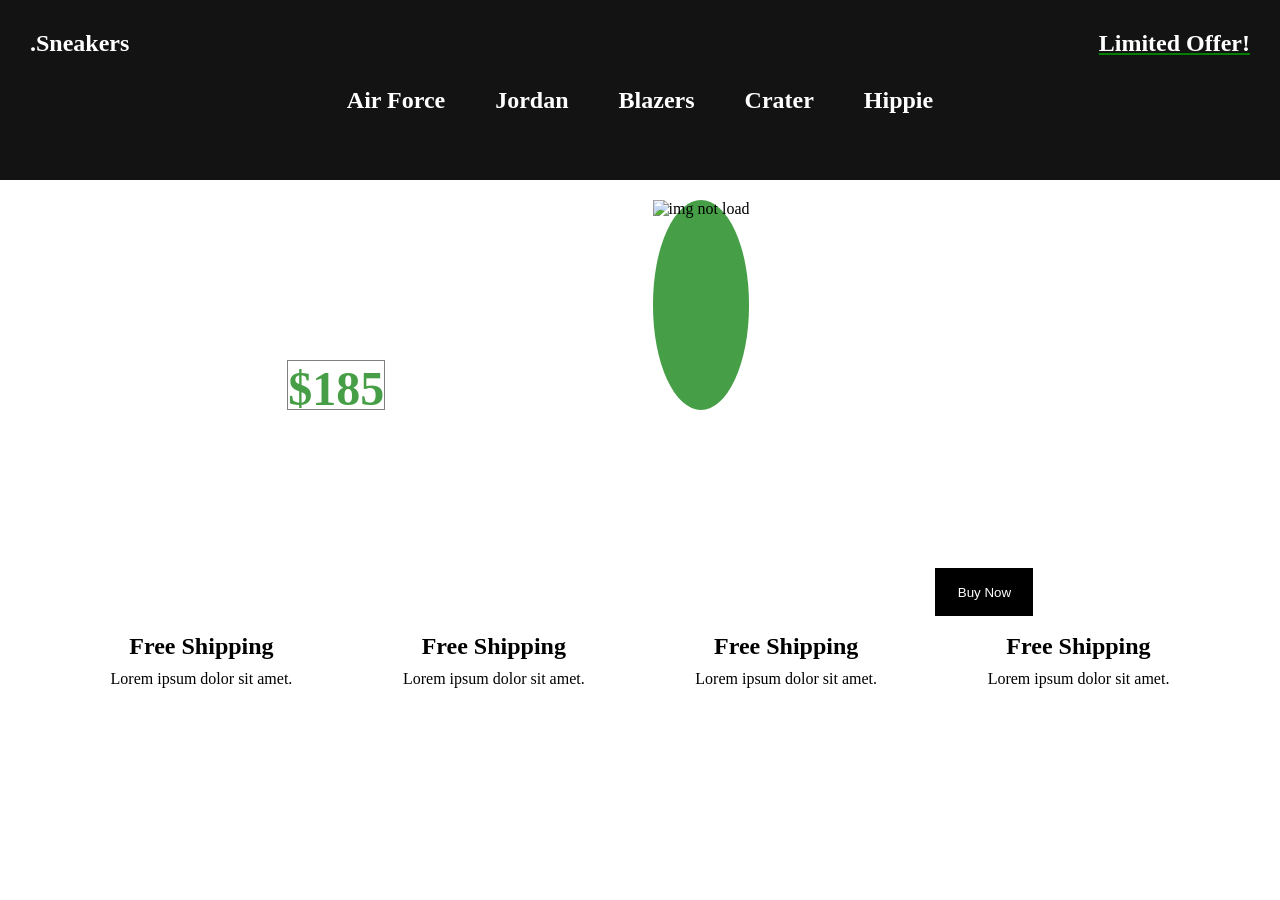
==== project.html @ 8a426dbb "first commit" ====
<!DOCTYPE html>
<html lang="en">
<head>
    <meta charset="UTF-8">
    <meta name="viewport" content="width=device-width, initial-scale=1.0">
    <title>Nike Store</title>
    <link rel="stylesheet" href="project.css">
</head>
<body>
    <nav class="div-main">
        <div class="logo">
            <h2>.Sneakers</h2>
            <h2 class="line">Limited Offer!</h2>
        </div>
        <div class="links">
            <h2 class="l-1">Air Force</h2>
            <h2 class="l-2">Jordan</h2>
            <h2 class="l-3">Blazers</h2>
            <h2 class="l-4">Crater</h2>
            <h2 class="l-5">Hippie</h2>
        </div>
    </nav>

    <div class="main">
        <div class="rate">
            <h1>$185</h1>
        </div>
        <div class="image">
            <img src="https://ecommerce-zeta-two-98.vercel.app/img/air.png" alt="img not load">
        </div>
        <div class="text">
            <h1 class="slidertitle">
                AIR FORCE
                <br>
                 NEW
                <br>
                 SEASON
            </h1>
            <button class="buy">Buy Now</button>
        </div>
    </div>

    <div class="logos">
        <div class="l-1">
            <img src="https://cdn-icons-png.flaticon.com/512/891/891462.png" alt="" width="50px">
            <h2>Free Shipping</h2>
            <p>Lorem ipsum dolor sit amet.</p>
        </div>
        <div class="l-1">
            <img src="https://cdn-icons-png.flaticon.com/512/891/891462.png" alt="" width="50px">
            <h2>Free Shipping</h2>
            <p>Lorem ipsum dolor sit amet.</p>
        </div>
        <div class="l-1">
            <img src="https://cdn-icons-png.flaticon.com/512/891/891462.png" alt=""width="50px">
            <h2>Free Shipping</h2>
            <p>Lorem ipsum dolor sit amet.</p>
        </div>
        <div class="l-1">
            <img src="https://cdn-icons-png.flaticon.com/512/891/891462.png" alt=""width="50px">
            <h2>Free Shipping</h2>
            <p>Lorem ipsum dolor sit amet.</p>
        </div>
       
    </div>
</body>
</html>
---- project.css ----
*{
    margin: 0;
    padding: 0;
    box-sizing: border-box;
}
.div-main{
    height: 20vh;
    background-color: rgb(20, 19, 19);
}
.logo{
    color: white;
    display: flex;
    justify-content: space-between;
    padding: 30px;
}
.line{
    text-decoration: underline green;
}
.links{
    color: white;
    display: flex;
    justify-content: center;
    gap: 50px;
}
.l-1:hover{
    color: green;
    cursor:pointer;
}
.l-2:hover{
    color: blue;
    cursor:pointer;
}
.l-3:hover{
    color: orange;
    cursor:pointer;
}
.l-4:hover{
    color: pink;
    cursor:pointer;
}
.l-5:hover{
    color: goldenrod;
    cursor:pointer;
}

.main{
    background-image: url('https://img.magnific.com/free-photo/black-brick-wall-textured-background_53876-148142.jpg?semt=ais_hybrid&w=740&q=80');
    background-size: cover;
    background-position: center;
    background-repeat: no-repeat;
    display: flex;
    justify-content: space-evenly;
    padding: 20px;
}
.rate{
    color: rgb(70, 158, 70);
    border: 1px solid grey;
    margin-top: 160px;
    font-size: x-large;
    height: 50px;

    /* position: absolute;
    top: 10%;
    left: 10%;
    font-size: 20px;
    font-weight: 300;
    text-align: center;
    color: white;
    border: 1px solid gray;
    z-index: 1; */

}
.image{
    background: rgb(70, 158, 70);
    border-radius: 50%;
    z-index: 1;
    margin-right: 19vw;
}
.text{
    position: absolute;
    top: 40%; 
    right: 10%; 
    font-size: 30px;
    font-weight: 300;
    text-align: center;
    color: white;
    z-index: 1; 

     /* position: absolute;
    top: 10%;
    right: 10%;
    font-size: 60px;
    font-weight: 900;
    text-align: center;
    color: white;
    z-index: 1; */
}
.buy{
    background-color: black;
    color: white;
    border: 1px solid white;
    width: 100px;
    height: 50px;
    /* position: absolute;
    top: 50%;
    right: 10%;
    font-size: 30px;
    font-weight: 900;
    color: white;
    border: 1px solid gray;
    background-color: black;
    z-index: 1;
    cursor: pointer; */
}

.logos{
    display: flex;
    justify-content: space-evenly;
    align-items: center;
    height: 50vh;
}
.l-1{
    display: flex;
    align-items: center;
    justify-content: center;
    flex-direction: column;
    gap: 10px;
}
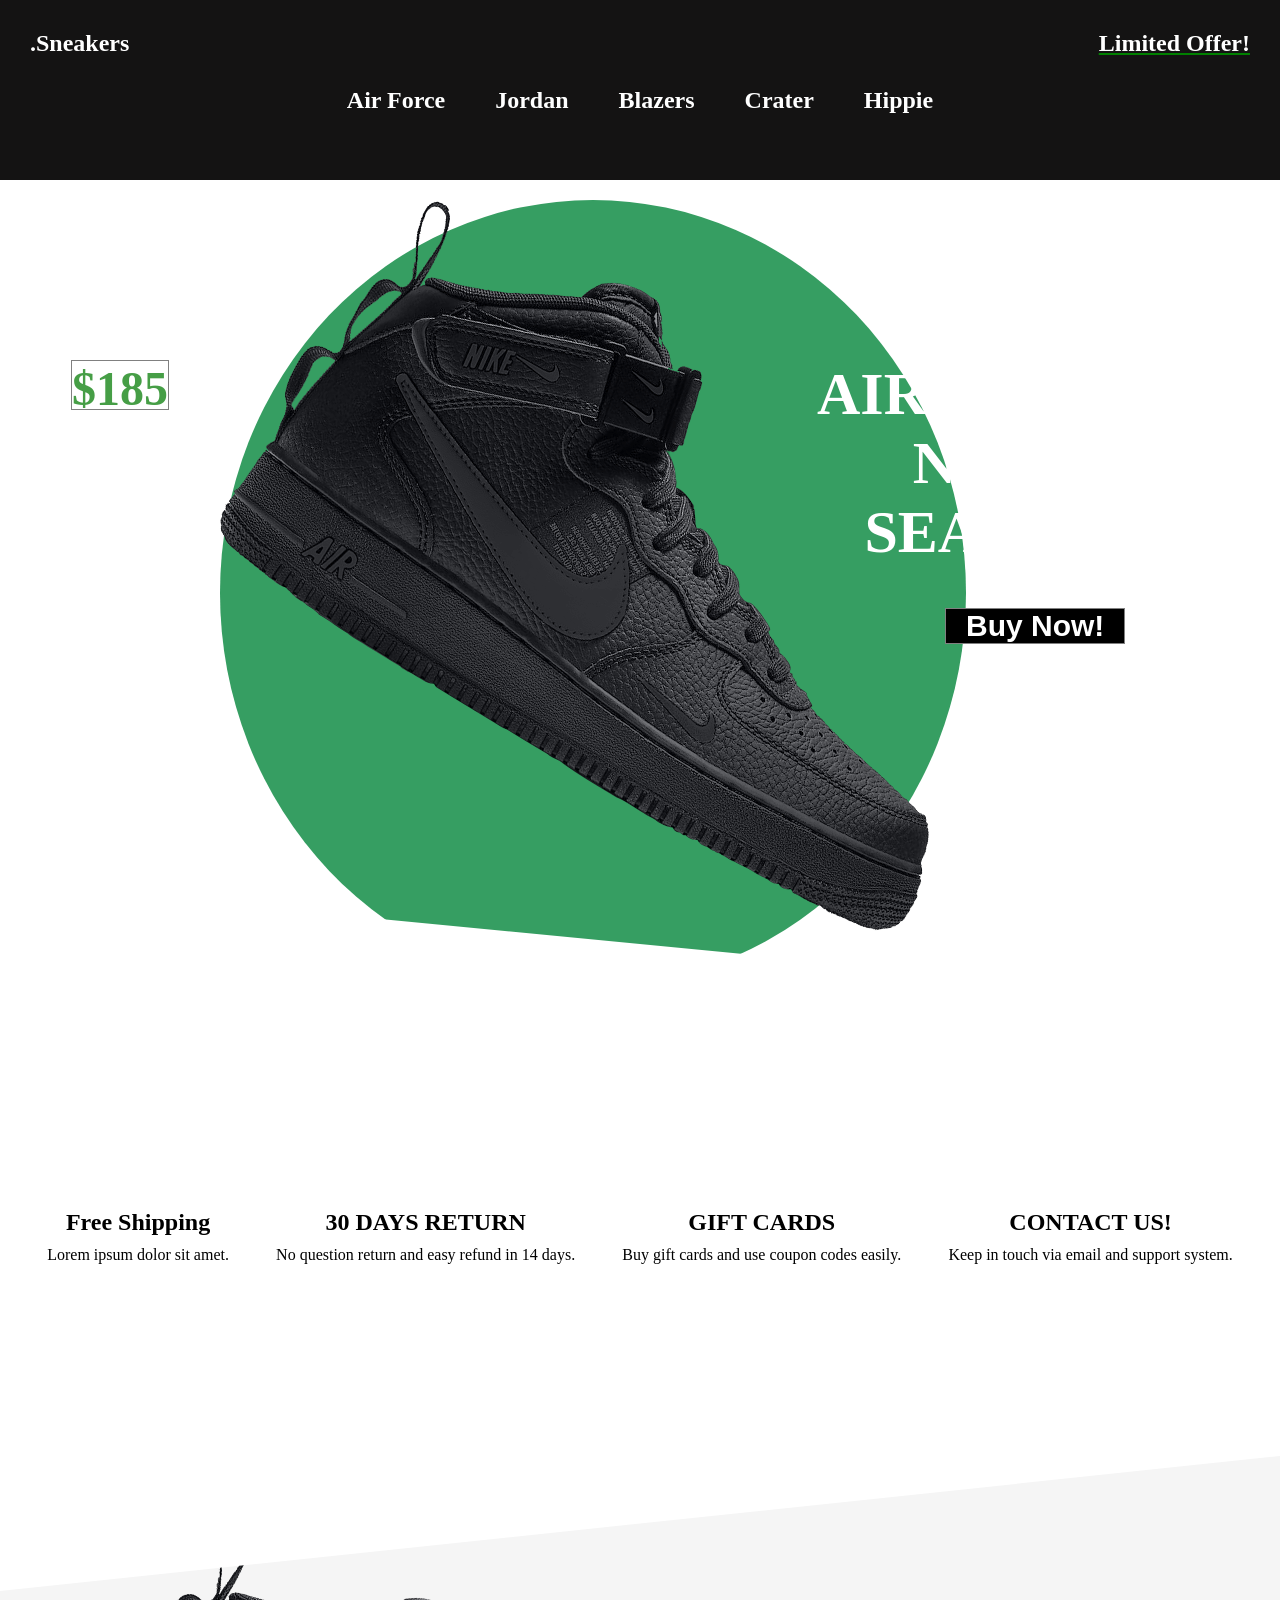
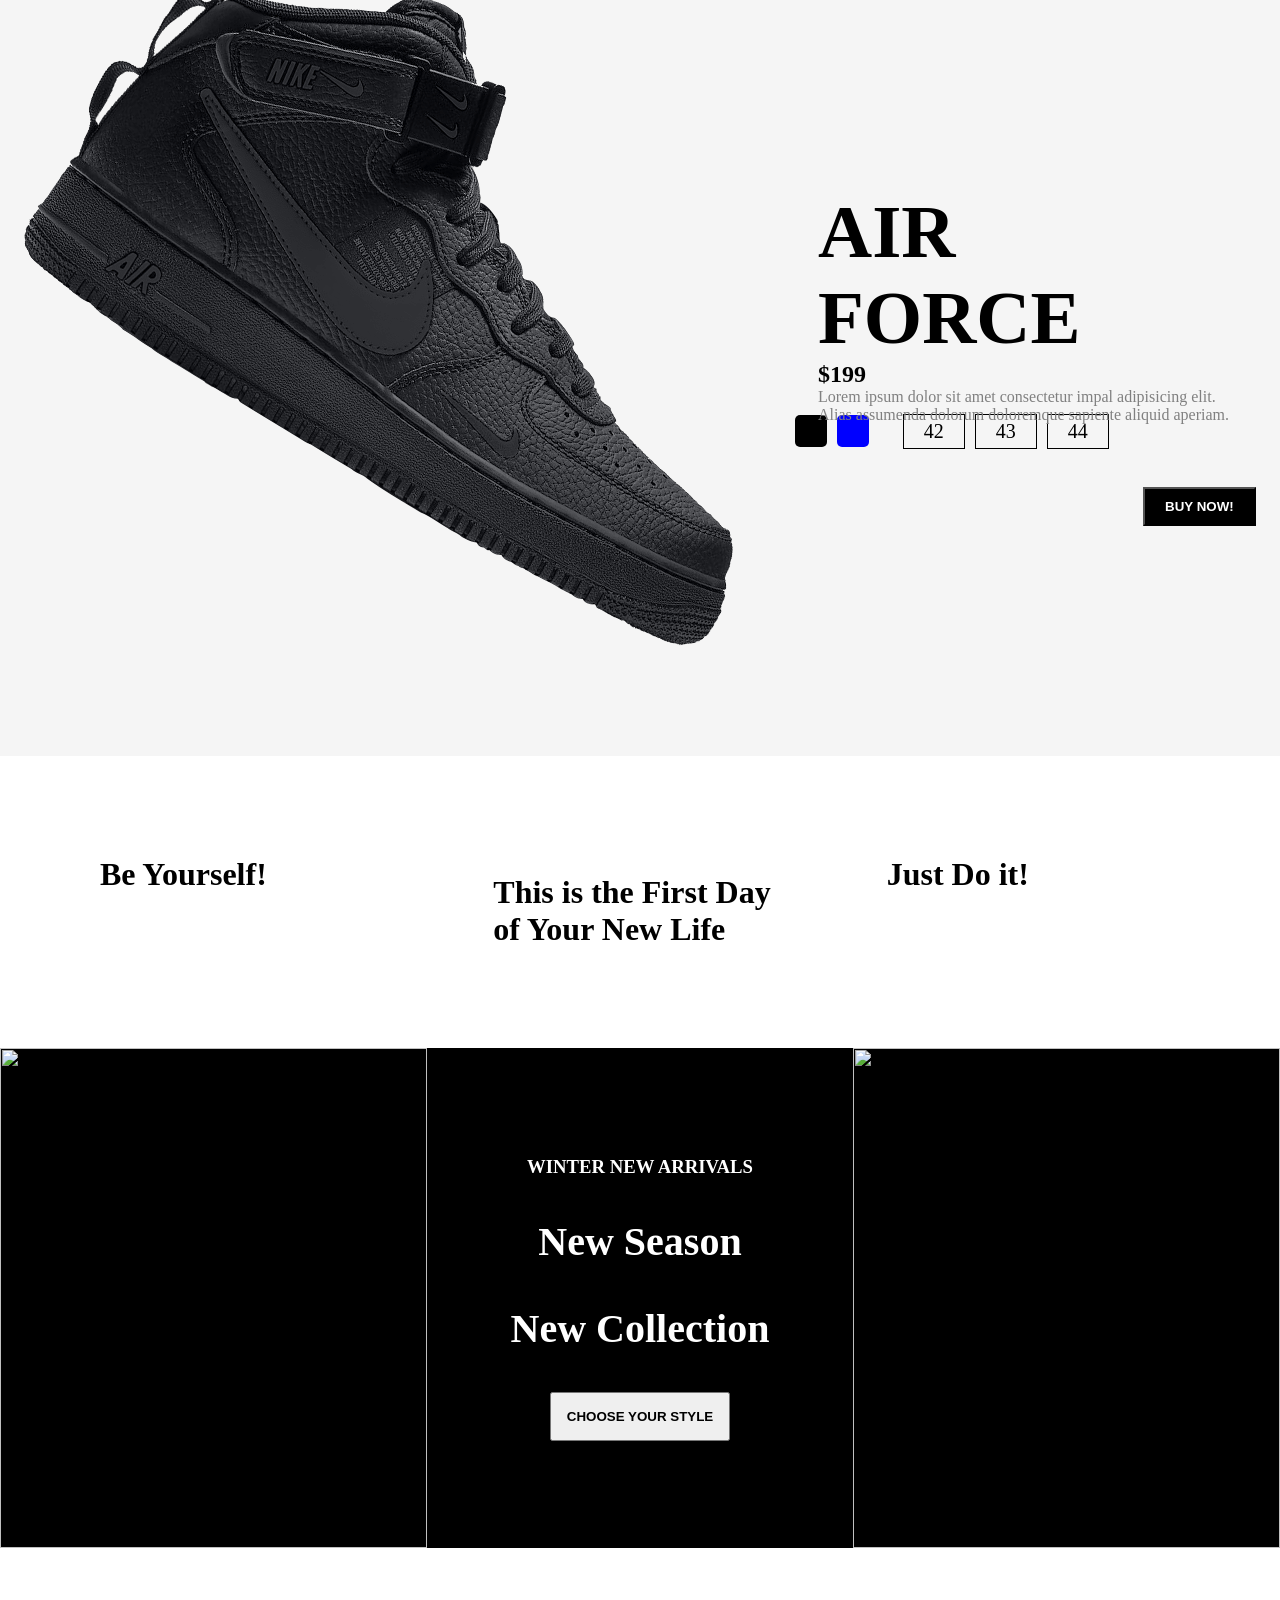
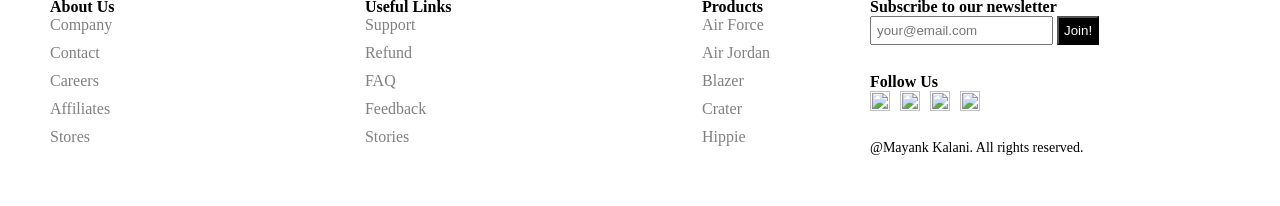
==== commit e25f66ef: "add clip-path" ====
--- a/project.html
+++ b/project.html
@@ -7,7 +7,7 @@
     <link rel="stylesheet" href="project.css">
 </head>
 <body>
-    <nav class="div-main">
+    <nav class="div-main" id="nav">
         <div class="logo">
             <h2>.Sneakers</h2>
             <h2 class="line">Limited Offer!</h2>
@@ -26,7 +26,7 @@
             <h1>$185</h1>
         </div>
         <div class="image">
-            <img src="https://ecommerce-zeta-two-98.vercel.app/img/air.png" alt="img not load">
+            <img src="air (1).png" alt="img not load">
         </div>
         <div class="text">
             <h1 class="slidertitle">
@@ -36,32 +36,142 @@
                 <br>
                  SEASON
             </h1>
-            <button class="buy">Buy Now</button>
+            <button class="buy">Buy Now!</button>
         </div>
     </div>
 
     <div class="logos">
         <div class="l-1">
-            <img src="https://cdn-icons-png.flaticon.com/512/891/891462.png" alt="" width="50px">
+            <img src="https://cdn-icons-png.flaticon.com/512/891/891462.png" alt="" width="50px"  class="logosImg">
             <h2>Free Shipping</h2>
             <p>Lorem ipsum dolor sit amet.</p>
         </div>
         <div class="l-1">
-            <img src="https://cdn-icons-png.flaticon.com/512/891/891462.png" alt="" width="50px">
-            <h2>Free Shipping</h2>
-            <p>Lorem ipsum dolor sit amet.</p>
+            <img src="https://cdn-icons-png.flaticon.com/512/3500/3500833.png" alt="" width="50px" class="logosImg">
+            <h2>30 DAYS RETURN</h2>
+            <p>No question return and easy refund in 14 days.</p>
         </div>
         <div class="l-1">
-            <img src="https://cdn-icons-png.flaticon.com/512/891/891462.png" alt=""width="50px">
-            <h2>Free Shipping</h2>
-            <p>Lorem ipsum dolor sit amet.</p>
+            <img src="https://cdn-icons-png.flaticon.com/512/3069/3069172.png" alt=""width="50px" class="logosImg">
+            <h2>GIFT CARDS</h2>
+            <p>Buy gift cards and use coupon codes easily.</p>
         </div>
         <div class="l-1">
-            <img src="https://cdn-icons-png.flaticon.com/512/891/891462.png" alt=""width="50px">
-            <h2>Free Shipping</h2>
-            <p>Lorem ipsum dolor sit amet.</p>
+            <img src="https://cdn-icons-png.flaticon.com/512/597/597177.png" alt=""width="50px" class="logosImg">
+            <h2>CONTACT US!</h2>
+            <p>Keep in touch via email and support system.</p>
         </div>
-       
     </div>
+
+    <div class="product">
+        <img src="air (1).png" alt="">
+
+        <div class="productDetails">
+         <h1 class="productTitle">AIR FORCE</h1>
+         <h2 class="productPrice">$199</h2>
+         <p class="productDesc">Lorem ipsum dolor sit amet consectetur impal adipisicing elit. Alias assumenda
+            dolorum
+            doloremque sapiente aliquid aperiam.</p>
+        </div>
+        <div class="colors">
+            <div class="color"></div>
+            <div class="color blue"></div>
+         </div>
+         
+          <div class="sizes">
+            <div class="size">42</div>
+            <div class="size">43</div>
+            <div class="size">44</div>
+         </div>
+         <button class="productButton">BUY NOW!</button>
+    </div>
+
+    <div class="gallery">
+        <div class="galleryitem">
+            <h1 class="gallerytitle">Be Yourself!</h1>
+            <img src="https://images.pexels.com/photos/9295809/pexels-photo-9295809.jpeg?auto=compress&cs=tinysrgb&dpr=2&w=500" alt="" class="galleryimg">
+        </div>
+        <div class="galleryitem">
+            <img src="https://images.pexels.com/photos/1040427/pexels-photo-1040427.jpeg?auto=compress&cs=tinysrgb&dpr=2&w=500" alt="" class="galleryimg">
+            <h1 class="gallerytitle">This is the First Day of Your New Life</h1>
+        </div>
+        <div class="galleryitem">
+            <h1 class="gallerytitle">Just Do it!</h1>
+            <img src="https://images.pexels.com/photos/7856965/pexels-photo-7856965.jpeg?auto=compress&cs=tinysrgb&dpr=2&w=500" alt="" class="galleryimg">
+        </div>
+    </div>
+
+    <div class="newSeason">
+        <div class="nsItem">
+            <img src="https://images.pexels.com/photos/7856965/pexels-photo-7856965.jpeg?auto=compress&cs=tinysrgb&dpr=2&w=500" alt="" class="nsImg">
+        </div>
+        <div class="nsItem">
+            <h3 class="nsTitleSm">WINTER NEW ARRIVALS</h3>
+            <h1 class="nsTitle">New Season</h1>
+            <h1 class="nsTitle">New Collection</h1>
+            <a href="#nav">
+                <button class="nsButton">CHOOSE YOUR STYLE</button>
+            </a>
+        </div>
+        <div class="nsItem">
+            <img src="https://images.pexels.com/photos/7856965/pexels-photo-7856965.jpeg?auto=compress&cs=tinysrgb&dpr=2&w=500" alt="" class="nsImg">
+        </div>
+    </div>
+   <footer>
+      <div class="footerLeft">
+         <div class="footerMenu">
+            <h1 class="fMenuTitle">About Us</h1>
+            <ul class="fList">
+               <li class="fListItem">Company</li>
+               <li class="fListItem">Contact</li>
+               <li class="fListItem">Careers</li>
+               <li class="fListItem">Affiliates</li>
+               <li class="fListItem">Stores</li>
+            </ul>
+         </div>
+         <div class="footerMenu">
+            <h1 class="fMenuTitle">Useful Links</h1>
+            <ul class="fList">
+               <li class="fListItem">Support</li>
+               <li class="fListItem">Refund</li>
+               <li class="fListItem">FAQ</li>
+               <li class="fListItem">Feedback</li>
+               <li class="fListItem">Stories</li>
+            </ul>
+         </div>
+         <div class="footerMenu">
+            <h1 class="fMenuTitle">Products</h1>
+            <ul class="fList">
+               <li class="fListItem">Air Force</li>
+               <li class="fListItem">Air Jordan</li>
+               <li class="fListItem">Blazer</li>
+               <li class="fListItem">Crater</li>
+               <li class="fListItem">Hippie</li>
+            </ul>
+         </div>
+      </div>
+      <div class="footerRight">
+         <div class="footerRightMenu">
+            <h1 class="fMenuTitle">Subscribe to our newsletter</h1>
+            <div class="fMail">
+               <input type="text" placeholder="your@email.com" class="fInput">
+               <button class="fButton">Join!</button>
+            </div>
+         </div>
+         <div class="footerRightMenu">
+            <h1 class="fMenuTitle">Follow Us</h1>
+            <div class="fIcons">
+               <!-- Social media icons -->
+               <img src="https://cdn-icons-png.flaticon.com/512/124/124010.png" alt="" class="fIcon">
+               <img src="https://cdn-icons-png.flaticon.com/512/124/124021.png" alt="" class="fIcon">
+               <img src="https://cdn-icons-png.flaticon.com/512/174/174855.png" alt="" class="fIcon">
+               <img src="https://cdn-icons-png.flaticon.com/512/124/124034.png" alt="" class="fIcon">
+            </div>
+         </div>
+         <div class="footerRightMenu">
+            <span class="copyright">@Mayank Kalani. All rights reserved.</span>
+         </div>
+      </div>
+   </footer>
 </body>
 </html>
--- a/project.css
+++ b/project.css
@@ -44,13 +44,20 @@
 }
 
 .main{
-    background-image: url('https://img.magnific.com/free-photo/black-brick-wall-textured-background_53876-148142.jpg?semt=ais_hybrid&w=740&q=80');
+    /* https://img.magnific.com/free-photo/black-brick-wall-textured-background_53876-148142.jpg?semt=ais_hybrid&w=740&q=80 */
+    background-image: url('https://images.unsplash.com/photo-1604147495798-57beb5d6af73?ixlib=rb-1.2.1&ixid=MnwxMjA3fDB8MHxwaG90by1wYWdlfHx8fGVufDB8fHx8&auto=format&fit=crop&w=2370&q=80');
     background-size: cover;
     background-position: center;
     background-repeat: no-repeat;
     display: flex;
     justify-content: space-evenly;
     padding: 20px;
+    clip-path: polygon(
+    0 0,
+    100% 0,
+    100% 100%,  
+    0 85%       
+);
 }
 .rate{
     color: rgb(70, 158, 70);
@@ -59,22 +66,16 @@
     font-size: x-large;
     height: 50px;
 
-    /* position: absolute;
-    top: 10%;
-    left: 10%;
-    font-size: 20px;
-    font-weight: 300;
-    text-align: center;
-    color: white;
-    border: 1px solid gray;
-    z-index: 1; */
+   
 
 }
 .image{
-    background: rgb(70, 158, 70);
+    /* background: rgb(70, 158, 70); */
+    background: #369e62;
     border-radius: 50%;
     z-index: 1;
     margin-right: 19vw;
+    
 }
 .text{
     position: absolute;
@@ -96,21 +97,21 @@
     z-index: 1; */
 }
 .buy{
-    background-color: black;
+    /* background-color: black;
     color: white;
     border: 1px solid white;
-    width: 100px;
-    height: 50px;
-    /* position: absolute;
-    top: 50%;
-    right: 10%;
+    height: 50px; */
+    position: absolute;
+    width: 180px;
+    top: 120%;
+    right: 8%;
     font-size: 30px;
     font-weight: 900;
     color: white;
     border: 1px solid gray;
     background-color: black;
     z-index: 1;
-    cursor: pointer; */
+    cursor: pointer;
 }
 
 .logos{
@@ -126,3 +127,171 @@
     flex-direction: column;
     gap: 10px;
 }
+
+.product{
+    display: flex;
+    justify-content: space-evenly;
+    align-items: center;
+    background-color: whitesmoke;
+    height: 100vh;
+    clip-path: polygon(
+    0 15%,     
+    100% 0,     
+    100% 100%,
+    0 100%
+);
+}
+.productDetails{
+    position: absolute;
+    /* top: 10%; */
+    right: 0;
+    width: 40%;
+    padding: 50px;
+    gap: 20px ;
+}
+.productTitle {
+    font-size: 75px;
+    font-weight: 900;
+  }
+  
+  .productDesc {
+    font-style: 24px;
+    color: gray;
+  }
+  .colors,
+  .sizes {
+    display: flex;
+    margin-top: 250px;
+    
+  }
+   .color {
+    width: 32px;
+    height: 32px;   
+    border-radius: 5px;
+    background-color: black;
+    margin-right: 10px;
+    cursor: pointer;
+  }
+  .blue{
+    background-color: blue;
+  }
+  .size {
+    padding: 5px 20px;
+    border: 1px solid black;
+    margin-right: 10px;
+    cursor: pointer;
+    font-size: 20px;
+  }
+  .productButton {
+    float: right;
+    padding: 10px 20px;
+    background-color: black;
+    color: white;
+    font-weight: 600;
+    cursor: pointer;
+    margin-top: 400px;
+  }
+  
+  .productButton:hover {
+    background-color: white;
+    color: black;
+  }
+  .gallery{
+    display: flex;
+    padding: 50px;
+}
+.galleryimg{
+    width: 100%;
+    object-fit: cover;
+}
+.galleryitem {
+    flex: 1;
+    padding: 50px;
+  }
+
+.newSeason {
+    display: flex;
+  }
+.nsItem {
+    flex: 1;
+    background-color: black;
+    color: white;
+    display: flex;
+    flex-direction: column;
+    align-items: center;
+    justify-content: center;
+    text-align: center;
+    gap: 40px;
+  }
+ .nsImg {
+    width: 100%;
+    height: 500px;
+  }
+
+  .nsTitle {
+    font-size: 40px;
+  }
+  
+  .nsButton {
+    padding: 15px;
+    font-weight: 600;
+    cursor: pointer;
+  }
+  footer {
+    display: flex;
+  }
+  
+  .footerLeft {
+    flex: 2;
+    display: flex;
+    justify-content: space-between;
+    padding: 50px;
+  }
+  
+  .fMenuTitle {
+    font-size: 16px;
+  }
+  
+  .fList {
+    padding: 0;
+    list-style: none;
+  }
+  
+  .fListItem {
+    margin-bottom: 10px;
+    color: gray;
+    cursor: pointer;
+  }
+  
+  .footerRight {
+    flex: 1;
+    padding: 50px;
+    display: flex;
+    flex-direction: column;
+    justify-content: space-between;
+  }
+  
+  .fInput {
+    padding: 5px;
+  }
+  
+  .fButton {
+    padding: 5px;
+    background-color: black;
+    color: white;
+  }
+  
+  .fIcons{
+    display: flex;
+  }
+  
+  .fIcon{
+    width: 20px;
+    height: 20px;
+    margin-right: 10px;
+  }
+  
+  .copyright{
+    font-weight: 300;
+    font-size: 14px;
+  }
